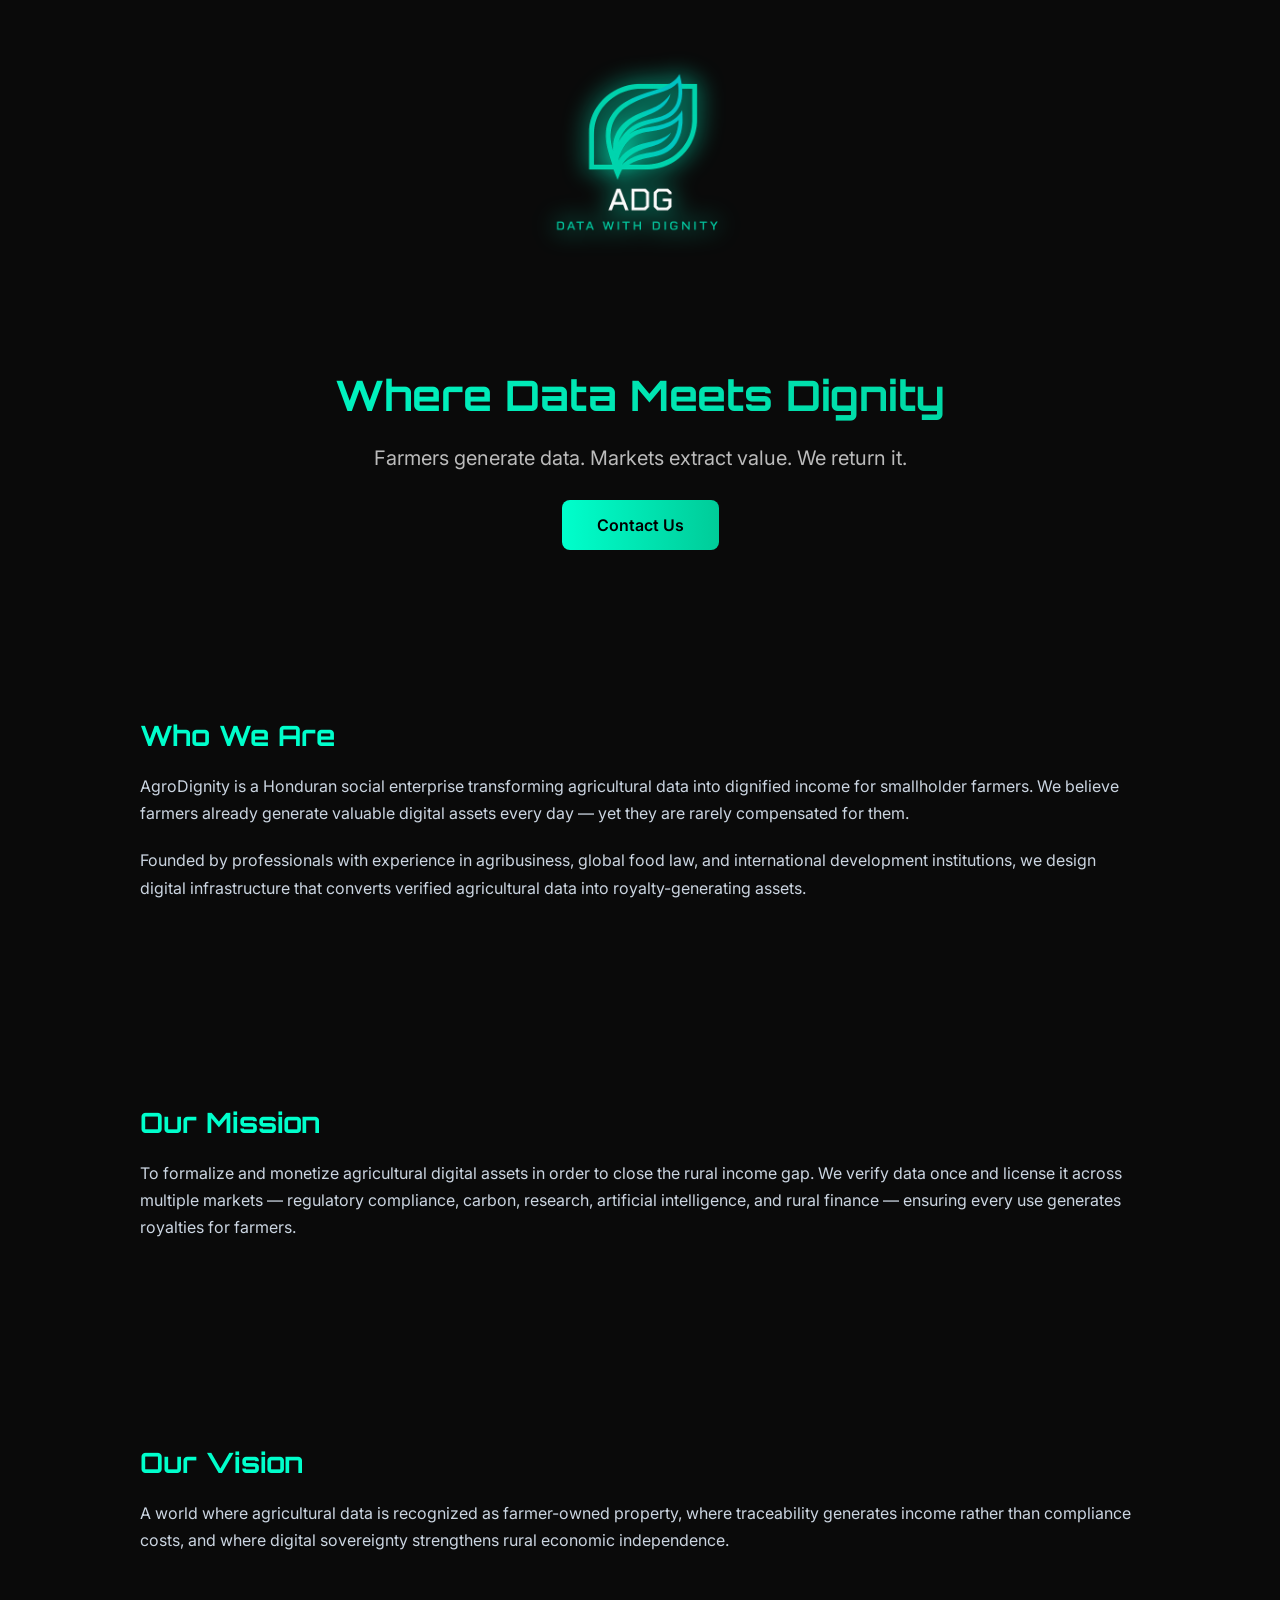
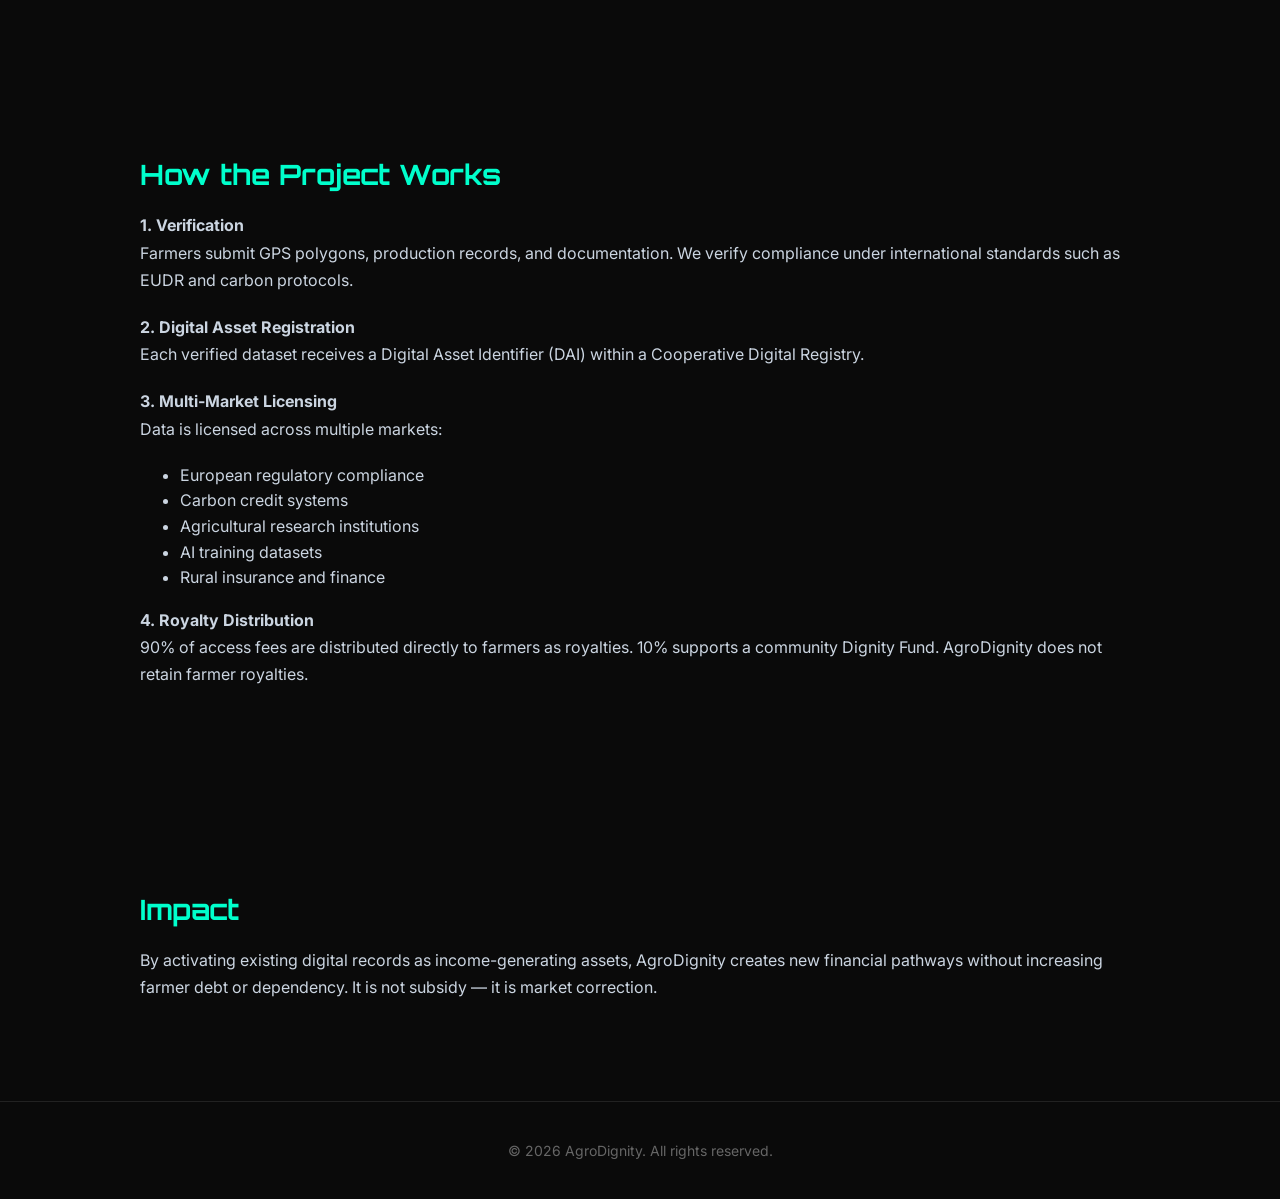
==== index.html @ 4b11441e "Update index.html" ====
<!DOCTYPE html>
<html lang="en">
<head>
<meta charset="UTF-8">
<meta name="viewport" content="width=device-width, initial-scale=1.0">
<title>AgroDignity | Where Data Meets Dignity</title>

<link href="https://fonts.googleapis.com/css2?family=Orbitron:wght@400;600&family=Inter:wght@300;400;600&display=swap" rel="stylesheet">

<style>
body {
  margin: 0;
  background: #0a0a0a;
  color: white;
  font-family: 'Inter', sans-serif;
}

header {
  text-align: center;
  padding: 40px 20px 10px;
}

.logo {
  width: 360px;
  clip-path: inset(0 10px 0 0);
  filter: drop-shadow(0 0 12px #00ffcc);
}

.section {
  padding: 80px 20px;
  max-width: 1000px;
  margin: auto;
}

.hero {
  text-align: center;
  padding: 40px 20px 80px;
}

.hero h1 {
  font-family: 'Orbitron', sans-serif;
  font-size: 42px;
  margin-bottom: 20px;
  background: linear-gradient(90deg, #00ffcc, #00cc99);
  -webkit-background-clip: text;
  -webkit-text-fill-color: transparent;
}

.hero p {
  font-size: 20px;
  color: #bbb;
  margin-bottom: 40px;
}

h2 {
  font-family: 'Orbitron', sans-serif;
  font-size: 28px;
  margin-bottom: 20px;
  color: #00ffcc;
}

p {
  line-height: 1.7;
  color: #cbd5e1;
  margin-bottom: 20px;
}

ul {
  color: #cbd5e1;
  line-height: 1.6;
}

.button {
  background: linear-gradient(90deg, #00ffcc, #00cc99);
  color: black;
  padding: 15px 35px;
  border-radius: 8px;
  text-decoration: none;
  font-weight: 600;
  transition: 0.3s ease;
}

.button:hover {
  opacity: 0.85;
}

footer {
  text-align: center;
  padding: 40px;
  color: #666;
  font-size: 14px;
  border-top: 1px solid #222;
}
</style>
</head>

<body>

<header>
  <img src="logo.png" alt="AgroDignity Logo" class="logo">
</header>

<section class="hero">
  <h1>Where Data Meets Dignity</h1>
  <p>
    Farmers generate data. Markets extract value. We return it.
  </p>

  <a href="mailto:contact@agrodignity.com" class="button">
    Contact Us
  </a>
</section>

<section class="section">
  <h2>Who We Are</h2>
  <p>
    AgroDignity is a Honduran social enterprise transforming agricultural data into dignified income for smallholder farmers.
    We believe farmers already generate valuable digital assets every day — yet they are rarely compensated for them.
  </p>
  <p>
    Founded by professionals with experience in agribusiness, global food law, and international development institutions,
    we design digital infrastructure that converts verified agricultural data into royalty-generating assets.
  </p>
</section>

<section class="section">
  <h2>Our Mission</h2>
  <p>
    To formalize and monetize agricultural digital assets in order to close the rural income gap.
    We verify data once and license it across multiple markets — regulatory compliance, carbon, research,
    artificial intelligence, and rural finance — ensuring every use generates royalties for farmers.
  </p>
</section>

<section class="section">
  <h2>Our Vision</h2>
  <p>
    A world where agricultural data is recognized as farmer-owned property,
    where traceability generates income rather than compliance costs,
    and where digital sovereignty strengthens rural economic independence.
  </p>
</section>

<section class="section">
  <h2>How the Project Works</h2>
  <p><strong>1. Verification</strong><br>
  Farmers submit GPS polygons, production records, and documentation.
  We verify compliance under international standards such as EUDR and carbon protocols.</p>

  <p><strong>2. Digital Asset Registration</strong><br>
  Each verified dataset receives a Digital Asset Identifier (DAI) within a Cooperative Digital Registry.</p>

  <p><strong>3. Multi-Market Licensing</strong><br>
  Data is licensed across multiple markets:
  </p>
  <ul>
    <li>European regulatory compliance</li>
    <li>Carbon credit systems</li>
    <li>Agricultural research institutions</li>
    <li>AI training datasets</li>
    <li>Rural insurance and finance</li>
  </ul>

  <p><strong>4. Royalty Distribution</strong><br>
  90% of access fees are distributed directly to farmers as royalties.
  10% supports a community Dignity Fund.
  AgroDignity does not retain farmer royalties.</p>
</section>

<section class="section">
  <h2>Impact</h2>
  <p>
    By activating existing digital records as income-generating assets,
    AgroDignity creates new financial pathways without increasing farmer debt or dependency.
    It is not subsidy — it is market correction.
  </p>
</section>

<footer>
  © 2026 AgroDignity. All rights reserved.
</footer>

</body>
</html>
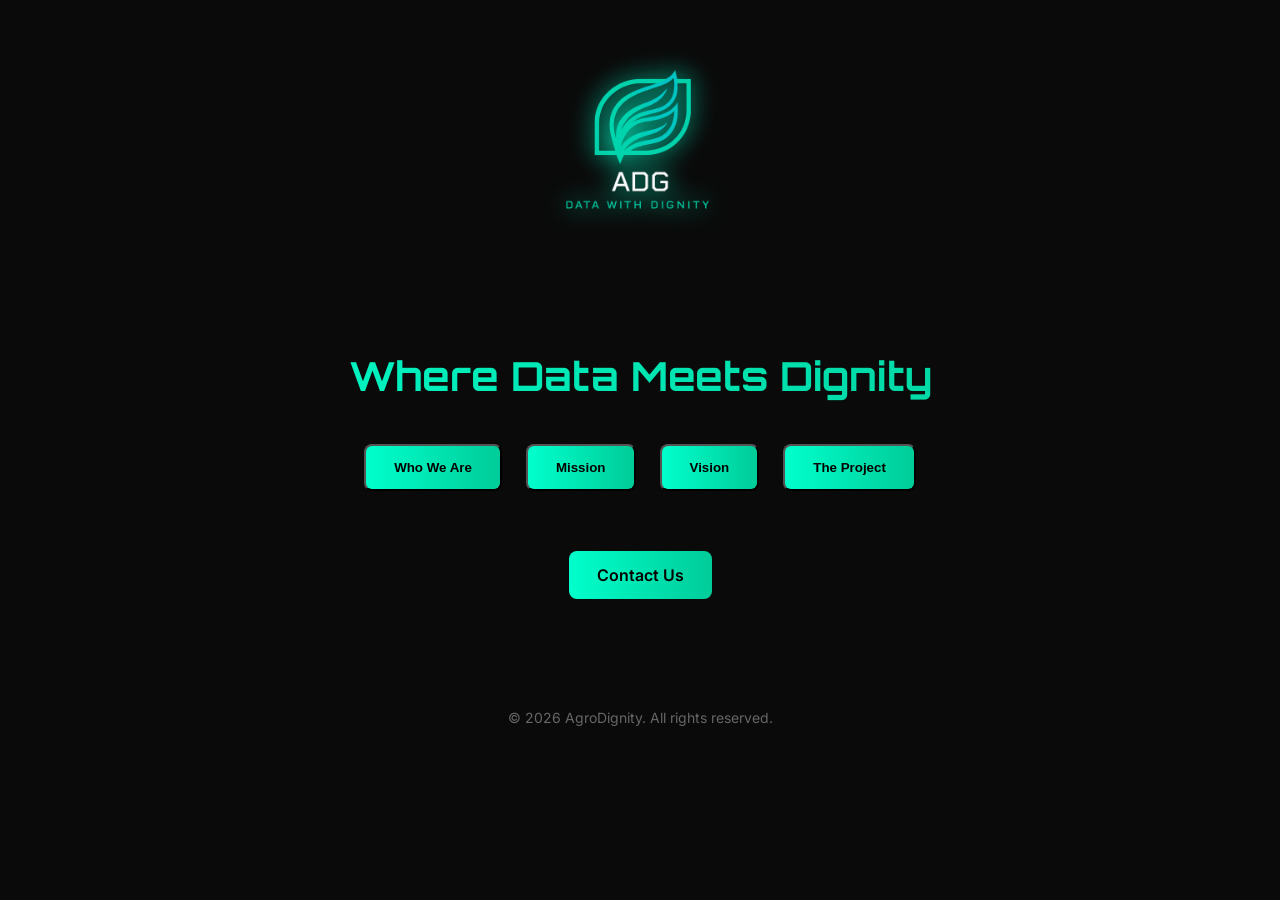
==== commit 25c7ec98: "Update index.html" ====
--- a/index.html
+++ b/index.html
@@ -13,83 +13,96 @@
   background: #0a0a0a;
   color: white;
   font-family: 'Inter', sans-serif;
+  text-align: center;
 }
 
 header {
-  text-align: center;
-  padding: 40px 20px 10px;
+  padding: 40px 20px 20px;
 }
 
 .logo {
-  width: 360px;
+  width: 320px;
   clip-path: inset(0 10px 0 0);
   filter: drop-shadow(0 0 12px #00ffcc);
 }
 
-.section {
-  padding: 80px 20px;
-  max-width: 1000px;
-  margin: auto;
-}
-
 .hero {
-  text-align: center;
-  padding: 40px 20px 80px;
+  padding: 40px 20px 60px;
 }
 
 .hero h1 {
   font-family: 'Orbitron', sans-serif;
-  font-size: 42px;
-  margin-bottom: 20px;
+  font-size: 40px;
   background: linear-gradient(90deg, #00ffcc, #00cc99);
   -webkit-background-clip: text;
   -webkit-text-fill-color: transparent;
 }
 
-.hero p {
-  font-size: 20px;
-  color: #bbb;
-  margin-bottom: 40px;
-}
-
-h2 {
-  font-family: 'Orbitron', sans-serif;
-  font-size: 28px;
-  margin-bottom: 20px;
-  color: #00ffcc;
-}
-
-p {
-  line-height: 1.7;
-  color: #cbd5e1;
-  margin-bottom: 20px;
-}
-
-ul {
-  color: #cbd5e1;
-  line-height: 1.6;
-}
-
 .button {
+  display: inline-block;
+  margin: 10px;
+  padding: 14px 28px;
   background: linear-gradient(90deg, #00ffcc, #00cc99);
   color: black;
-  padding: 15px 35px;
+  text-decoration: none;
   border-radius: 8px;
-  text-decoration: none;
   font-weight: 600;
-  transition: 0.3s ease;
+  cursor: pointer;
+  transition: 0.3s;
 }
 
 .button:hover {
   opacity: 0.85;
 }
 
+/* MODAL STYLE */
+
+.modal {
+  display: none;
+  position: fixed;
+  z-index: 999;
+  left: 0;
+  top: 0;
+  width: 100%;
+  height: 100%;
+  background: rgba(0,0,0,0.8);
+  justify-content: center;
+  align-items: center;
+}
+
+.modal-content {
+  background: #111;
+  padding: 40px;
+  border-radius: 12px;
+  max-width: 800px;
+  width: 90%;
+  text-align: left;
+  border: 1px solid #00ffcc30;
+  box-shadow: 0 0 25px #00ffcc20;
+  max-height: 80vh;
+  overflow-y: auto;
+}
+
+.modal-content h2 {
+  color: #00ffcc;
+  margin-top: 0;
+}
+
+.close {
+  float: right;
+  font-size: 22px;
+  cursor: pointer;
+  color: #888;
+}
+
+.close:hover {
+  color: white;
+}
+
 footer {
-  text-align: center;
   padding: 40px;
   color: #666;
   font-size: 14px;
-  border-top: 1px solid #222;
 }
 </style>
 </head>
@@ -97,88 +110,98 @@
 <body>
 
 <header>
-  <img src="logo.png" alt="AgroDignity Logo" class="logo">
+  <img src="logo.png" class="logo">
 </header>
 
 <section class="hero">
   <h1>Where Data Meets Dignity</h1>
-  <p>
-    Farmers generate data. Markets extract value. We return it.
-  </p>
-
-  <a href="mailto:contact@agrodignity.com" class="button">
-    Contact Us
-  </a>
+
+  <div>
+    <button class="button" onclick="openModal('who')">Who We Are</button>
+    <button class="button" onclick="openModal('mission')">Mission</button>
+    <button class="button" onclick="openModal('vision')">Vision</button>
+    <button class="button" onclick="openModal('project')">The Project</button>
+  </div>
+
+  <br><br>
+
+  <a href="mailto:contact@agrodignity.com" class="button">Contact Us</a>
 </section>
 
-<section class="section">
-  <h2>Who We Are</h2>
-  <p>
-    AgroDignity is a Honduran social enterprise transforming agricultural data into dignified income for smallholder farmers.
-    We believe farmers already generate valuable digital assets every day — yet they are rarely compensated for them.
-  </p>
-  <p>
-    Founded by professionals with experience in agribusiness, global food law, and international development institutions,
-    we design digital infrastructure that converts verified agricultural data into royalty-generating assets.
-  </p>
-</section>
-
-<section class="section">
-  <h2>Our Mission</h2>
-  <p>
-    To formalize and monetize agricultural digital assets in order to close the rural income gap.
-    We verify data once and license it across multiple markets — regulatory compliance, carbon, research,
-    artificial intelligence, and rural finance — ensuring every use generates royalties for farmers.
-  </p>
-</section>
-
-<section class="section">
-  <h2>Our Vision</h2>
-  <p>
-    A world where agricultural data is recognized as farmer-owned property,
-    where traceability generates income rather than compliance costs,
-    and where digital sovereignty strengthens rural economic independence.
-  </p>
-</section>
-
-<section class="section">
-  <h2>How the Project Works</h2>
-  <p><strong>1. Verification</strong><br>
-  Farmers submit GPS polygons, production records, and documentation.
-  We verify compliance under international standards such as EUDR and carbon protocols.</p>
-
-  <p><strong>2. Digital Asset Registration</strong><br>
-  Each verified dataset receives a Digital Asset Identifier (DAI) within a Cooperative Digital Registry.</p>
-
-  <p><strong>3. Multi-Market Licensing</strong><br>
-  Data is licensed across multiple markets:
-  </p>
-  <ul>
-    <li>European regulatory compliance</li>
-    <li>Carbon credit systems</li>
-    <li>Agricultural research institutions</li>
-    <li>AI training datasets</li>
-    <li>Rural insurance and finance</li>
-  </ul>
-
-  <p><strong>4. Royalty Distribution</strong><br>
-  90% of access fees are distributed directly to farmers as royalties.
-  10% supports a community Dignity Fund.
-  AgroDignity does not retain farmer royalties.</p>
-</section>
-
-<section class="section">
-  <h2>Impact</h2>
-  <p>
-    By activating existing digital records as income-generating assets,
-    AgroDignity creates new financial pathways without increasing farmer debt or dependency.
-    It is not subsidy — it is market correction.
-  </p>
-</section>
+<!-- MODALS -->
+
+<div id="who" class="modal">
+  <div class="modal-content">
+    <span class="close" onclick="closeModal('who')">&times;</span>
+    <h2>Who We Are</h2>
+    <p>
+      AgroDignity is a Honduran social enterprise transforming agricultural data
+      into dignified income for smallholder farmers.
+      We believe farmers already generate valuable digital assets every day —
+      yet they are rarely compensated for them.
+    </p>
+  </div>
+</div>
+
+<div id="mission" class="modal">
+  <div class="modal-content">
+    <span class="close" onclick="closeModal('mission')">&times;</span>
+    <h2>Our Mission</h2>
+    <p>
+      To formalize and monetize agricultural digital assets to close the rural income gap.
+      We verify data once and license it across multiple markets,
+      ensuring each use generates royalties for farmers.
+    </p>
+  </div>
+</div>
+
+<div id="vision" class="modal">
+  <div class="modal-content">
+    <span class="close" onclick="closeModal('vision')">&times;</span>
+    <h2>Our Vision</h2>
+    <p>
+      A world where agricultural data is recognized as farmer-owned property,
+      where traceability generates income,
+      and where digital sovereignty strengthens rural independence.
+    </p>
+  </div>
+</div>
+
+<div id="project" class="modal">
+  <div class="modal-content">
+    <span class="close" onclick="closeModal('project')">&times;</span>
+    <h2>The Project</h2>
+    <p>
+      We verify agricultural data under international standards,
+      register it as a Digital Asset Identifier (DAI),
+      license it across regulatory, carbon, AI, and finance markets,
+      and distribute 90% of royalties directly to farmers.
+    </p>
+  </div>
+</div>
 
 <footer>
   © 2026 AgroDignity. All rights reserved.
 </footer>
 
+<script>
+function openModal(id) {
+  document.getElementById(id).style.display = "flex";
+}
+
+function closeModal(id) {
+  document.getElementById(id).style.display = "none";
+}
+
+window.onclick = function(event) {
+  const modals = document.querySelectorAll(".modal");
+  modals.forEach(modal => {
+    if (event.target === modal) {
+      modal.style.display = "none";
+    }
+  });
+}
+</script>
+
 </body>
 </html>
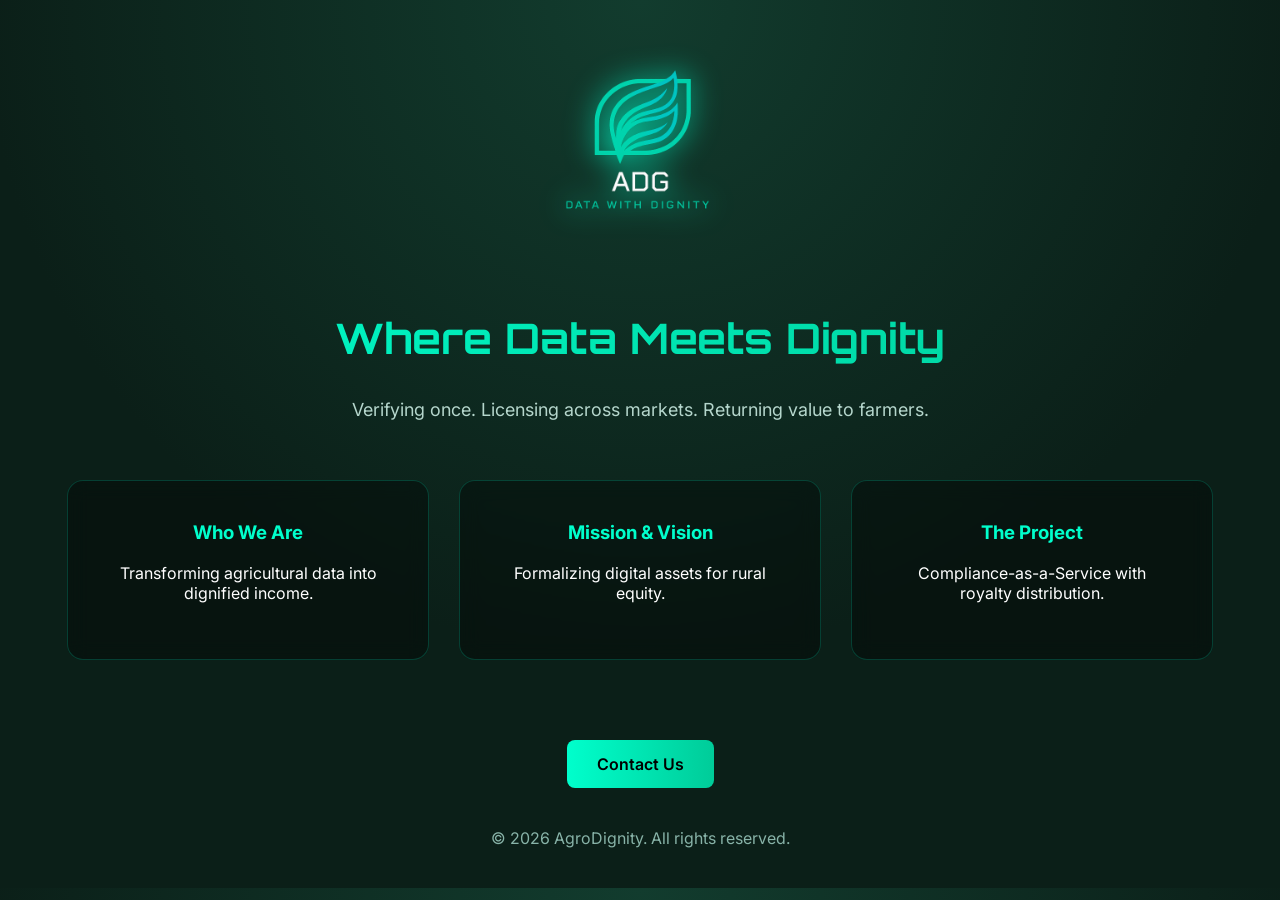
==== commit 5e2f050c: "Update index.html" ====
--- a/index.html
+++ b/index.html
@@ -8,13 +8,16 @@
 <link href="https://fonts.googleapis.com/css2?family=Orbitron:wght@400;600&family=Inter:wght@300;400;600&display=swap" rel="stylesheet">
 
 <style>
+
 body {
   margin: 0;
-  background: #0a0a0a;
+  font-family: 'Inter', sans-serif;
+  background: radial-gradient(circle at top, #123c2e, #0b1f18 60%);
   color: white;
-  font-family: 'Inter', sans-serif;
   text-align: center;
 }
+
+/* HEADER */
 
 header {
   padding: 40px 20px 20px;
@@ -23,31 +26,67 @@
 .logo {
   width: 320px;
   clip-path: inset(0 10px 0 0);
-  filter: drop-shadow(0 0 12px #00ffcc);
-}
-
-.hero {
-  padding: 40px 20px 60px;
-}
+  filter: drop-shadow(0 0 14px #00ffcc);
+}
+
+/* HERO */
 
 .hero h1 {
   font-family: 'Orbitron', sans-serif;
-  font-size: 40px;
+  font-size: 42px;
   background: linear-gradient(90deg, #00ffcc, #00cc99);
   -webkit-background-clip: text;
   -webkit-text-fill-color: transparent;
 }
 
+.hero p {
+  color: #b5d6cc;
+  font-size: 18px;
+}
+
+/* CARDS */
+
+.cards {
+  display: flex;
+  justify-content: center;
+  gap: 30px;
+  flex-wrap: wrap;
+  margin: 60px 20px;
+}
+
+.card {
+  background: rgba(0,0,0,0.35);
+  border: 1px solid #00ffcc30;
+  border-radius: 16px;
+  padding: 40px;
+  width: 280px;
+  cursor: pointer;
+  transition: 0.3s;
+  backdrop-filter: blur(10px);
+}
+
+.card:hover {
+  border-color: #00ffcc;
+  transform: translateY(-8px);
+  box-shadow: 0 0 25px #00ffcc30;
+}
+
+.card h3 {
+  margin-top: 0;
+  color: #00ffcc;
+}
+
+/* BUTTON */
+
 .button {
   display: inline-block;
-  margin: 10px;
-  padding: 14px 28px;
+  margin-top: 20px;
+  padding: 14px 30px;
   background: linear-gradient(90deg, #00ffcc, #00cc99);
   color: black;
+  border-radius: 8px;
   text-decoration: none;
-  border-radius: 8px;
   font-weight: 600;
-  cursor: pointer;
   transition: 0.3s;
 }
 
@@ -55,7 +94,7 @@
   opacity: 0.85;
 }
 
-/* MODAL STYLE */
+/* MODAL */
 
 .modal {
   display: none;
@@ -65,34 +104,32 @@
   top: 0;
   width: 100%;
   height: 100%;
-  background: rgba(0,0,0,0.8);
+  background: rgba(0,0,0,0.75);
   justify-content: center;
   align-items: center;
 }
 
 .modal-content {
-  background: #111;
+  background: #112a22;
   padding: 40px;
-  border-radius: 12px;
-  max-width: 800px;
+  border-radius: 16px;
+  max-width: 750px;
   width: 90%;
   text-align: left;
-  border: 1px solid #00ffcc30;
-  box-shadow: 0 0 25px #00ffcc20;
+  border: 1px solid #00ffcc40;
   max-height: 80vh;
   overflow-y: auto;
 }
 
 .modal-content h2 {
   color: #00ffcc;
-  margin-top: 0;
 }
 
 .close {
   float: right;
   font-size: 22px;
   cursor: pointer;
-  color: #888;
+  color: #bbb;
 }
 
 .close:hover {
@@ -101,9 +138,9 @@
 
 footer {
   padding: 40px;
-  color: #666;
-  font-size: 14px;
-}
+  color: #88b3a8;
+}
+
 </style>
 </head>
 
@@ -115,18 +152,27 @@
 
 <section class="hero">
   <h1>Where Data Meets Dignity</h1>
-
-  <div>
-    <button class="button" onclick="openModal('who')">Who We Are</button>
-    <button class="button" onclick="openModal('mission')">Mission</button>
-    <button class="button" onclick="openModal('vision')">Vision</button>
-    <button class="button" onclick="openModal('project')">The Project</button>
-  </div>
-
-  <br><br>
-
-  <a href="mailto:contact@agrodignity.com" class="button">Contact Us</a>
+  <p>Verifying once. Licensing across markets. Returning value to farmers.</p>
 </section>
+
+<section class="cards">
+  <div class="card" onclick="openModal('who')">
+    <h3>Who We Are</h3>
+    <p>Transforming agricultural data into dignified income.</p>
+  </div>
+
+  <div class="card" onclick="openModal('mission')">
+    <h3>Mission & Vision</h3>
+    <p>Formalizing digital assets for rural equity.</p>
+  </div>
+
+  <div class="card" onclick="openModal('project')">
+    <h3>The Project</h3>
+    <p>Compliance-as-a-Service with royalty distribution.</p>
+  </div>
+</section>
+
+<a href="mailto:contact@agrodignity.com" class="button">Contact Us</a>
 
 <!-- MODALS -->
 
@@ -134,36 +180,15 @@
   <div class="modal-content">
     <span class="close" onclick="closeModal('who')">&times;</span>
     <h2>Who We Are</h2>
-    <p>
-      AgroDignity is a Honduran social enterprise transforming agricultural data
-      into dignified income for smallholder farmers.
-      We believe farmers already generate valuable digital assets every day —
-      yet they are rarely compensated for them.
-    </p>
+    <p>AgroDignity is a Honduran social enterprise transforming agricultural data into royalty-generating digital assets for smallholder farmers.</p>
   </div>
 </div>
 
 <div id="mission" class="modal">
   <div class="modal-content">
     <span class="close" onclick="closeModal('mission')">&times;</span>
-    <h2>Our Mission</h2>
-    <p>
-      To formalize and monetize agricultural digital assets to close the rural income gap.
-      We verify data once and license it across multiple markets,
-      ensuring each use generates royalties for farmers.
-    </p>
-  </div>
-</div>
-
-<div id="vision" class="modal">
-  <div class="modal-content">
-    <span class="close" onclick="closeModal('vision')">&times;</span>
-    <h2>Our Vision</h2>
-    <p>
-      A world where agricultural data is recognized as farmer-owned property,
-      where traceability generates income,
-      and where digital sovereignty strengthens rural independence.
-    </p>
+    <h2>Mission & Vision</h2>
+    <p>We formalize agricultural digital assets to close the rural income gap and strengthen digital sovereignty in global markets.</p>
   </div>
 </div>
 
@@ -171,28 +196,21 @@
   <div class="modal-content">
     <span class="close" onclick="closeModal('project')">&times;</span>
     <h2>The Project</h2>
-    <p>
-      We verify agricultural data under international standards,
-      register it as a Digital Asset Identifier (DAI),
-      license it across regulatory, carbon, AI, and finance markets,
-      and distribute 90% of royalties directly to farmers.
-    </p>
+    <p>We verify data under international standards, register Digital Asset Identifiers, license them across multiple markets, and distribute 90% of royalties directly to farmers.</p>
   </div>
 </div>
 
 <footer>
-  © 2026 AgroDignity. All rights reserved.
+© 2026 AgroDignity. All rights reserved.
 </footer>
 
 <script>
 function openModal(id) {
   document.getElementById(id).style.display = "flex";
 }
-
 function closeModal(id) {
   document.getElementById(id).style.display = "none";
 }
-
 window.onclick = function(event) {
   const modals = document.querySelectorAll(".modal");
   modals.forEach(modal => {
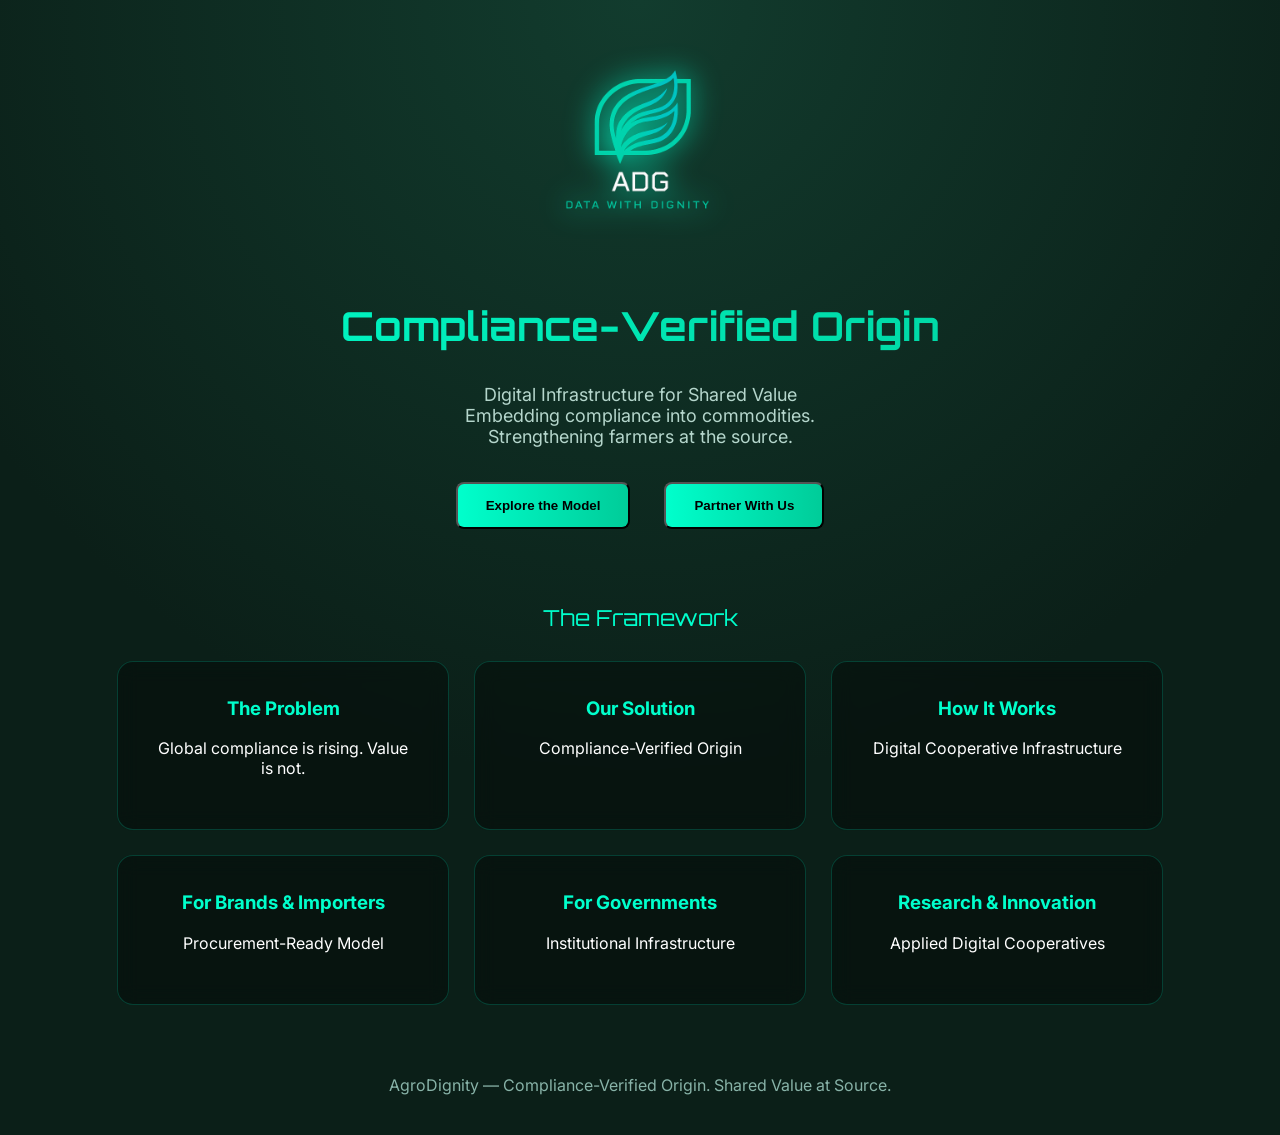
==== commit 24739548: "Update index.html" ====
--- a/index.html
+++ b/index.html
@@ -3,12 +3,11 @@
 <head>
 <meta charset="UTF-8">
 <meta name="viewport" content="width=device-width, initial-scale=1.0">
-<title>AgroDignity | Where Data Meets Dignity</title>
+<title>AgroDignity | Compliance-Verified Origin</title>
 
 <link href="https://fonts.googleapis.com/css2?family=Orbitron:wght@400;600&family=Inter:wght@300;400;600&display=swap" rel="stylesheet">
 
 <style>
-
 body {
   margin: 0;
   font-family: 'Inter', sans-serif;
@@ -17,10 +16,8 @@
   text-align: center;
 }
 
-/* HEADER */
-
 header {
-  padding: 40px 20px 20px;
+  padding: 40px 20px 10px;
 }
 
 .logo {
@@ -29,37 +26,41 @@
   filter: drop-shadow(0 0 14px #00ffcc);
 }
 
-/* HERO */
-
 .hero h1 {
   font-family: 'Orbitron', sans-serif;
-  font-size: 42px;
+  font-size: 40px;
   background: linear-gradient(90deg, #00ffcc, #00cc99);
   -webkit-background-clip: text;
   -webkit-text-fill-color: transparent;
 }
 
-.hero p {
+.subtitle {
   color: #b5d6cc;
   font-size: 18px;
-}
-
-/* CARDS */
+  margin-bottom: 20px;
+}
+
+.section-title {
+  margin-top: 60px;
+  font-size: 22px;
+  color: #00ffcc;
+  font-family: 'Orbitron', sans-serif;
+}
 
 .cards {
   display: flex;
   justify-content: center;
-  gap: 30px;
+  gap: 25px;
   flex-wrap: wrap;
-  margin: 60px 20px;
+  margin: 30px 20px;
 }
 
 .card {
   background: rgba(0,0,0,0.35);
   border: 1px solid #00ffcc30;
   border-radius: 16px;
-  padding: 40px;
-  width: 280px;
+  padding: 35px;
+  width: 260px;
   cursor: pointer;
   transition: 0.3s;
   backdrop-filter: blur(10px);
@@ -76,25 +77,16 @@
   color: #00ffcc;
 }
 
-/* BUTTON */
-
 .button {
   display: inline-block;
-  margin-top: 20px;
-  padding: 14px 30px;
+  margin: 15px;
+  padding: 14px 28px;
   background: linear-gradient(90deg, #00ffcc, #00cc99);
   color: black;
+  text-decoration: none;
   border-radius: 8px;
-  text-decoration: none;
   font-weight: 600;
-  transition: 0.3s;
-}
-
-.button:hover {
-  opacity: 0.85;
-}
-
-/* MODAL */
+}
 
 .modal {
   display: none;
@@ -113,7 +105,7 @@
   background: #112a22;
   padding: 40px;
   border-radius: 16px;
-  max-width: 750px;
+  max-width: 850px;
   width: 90%;
   text-align: left;
   border: 1px solid #00ffcc40;
@@ -132,15 +124,10 @@
   color: #bbb;
 }
 
-.close:hover {
-  color: white;
-}
-
 footer {
   padding: 40px;
   color: #88b3a8;
 }
-
 </style>
 </head>
 
@@ -151,57 +138,129 @@
 </header>
 
 <section class="hero">
-  <h1>Where Data Meets Dignity</h1>
-  <p>Verifying once. Licensing across markets. Returning value to farmers.</p>
+  <h1>Compliance-Verified Origin</h1>
+  <div class="subtitle">
+    Digital Infrastructure for Shared Value<br>
+    Embedding compliance into commodities.<br>
+    Strengthening farmers at the source.
+  </div>
+
+  <button class="button" onclick="openModal('model')">Explore the Model</button>
+  <button class="button" onclick="openModal('partner')">Partner With Us</button>
 </section>
 
+<div class="section-title">The Framework</div>
+
 <section class="cards">
-  <div class="card" onclick="openModal('who')">
-    <h3>Who We Are</h3>
-    <p>Transforming agricultural data into dignified income.</p>
-  </div>
-
-  <div class="card" onclick="openModal('mission')">
-    <h3>Mission & Vision</h3>
-    <p>Formalizing digital assets for rural equity.</p>
-  </div>
-
-  <div class="card" onclick="openModal('project')">
-    <h3>The Project</h3>
-    <p>Compliance-as-a-Service with royalty distribution.</p>
+  <div class="card" onclick="openModal('problem')">
+    <h3>The Problem</h3>
+    <p>Global compliance is rising. Value is not.</p>
+  </div>
+
+  <div class="card" onclick="openModal('solution')">
+    <h3>Our Solution</h3>
+    <p>Compliance-Verified Origin</p>
+  </div>
+
+  <div class="card" onclick="openModal('how')">
+    <h3>How It Works</h3>
+    <p>Digital Cooperative Infrastructure</p>
+  </div>
+
+  <div class="card" onclick="openModal('buyers')">
+    <h3>For Brands & Importers</h3>
+    <p>Procurement-Ready Model</p>
+  </div>
+
+  <div class="card" onclick="openModal('governments')">
+    <h3>For Governments</h3>
+    <p>Institutional Infrastructure</p>
+  </div>
+
+  <div class="card" onclick="openModal('research')">
+    <h3>Research & Innovation</h3>
+    <p>Applied Digital Cooperatives</p>
   </div>
 </section>
 
-<a href="mailto:contact@agrodignity.com" class="button">Contact Us</a>
-
 <!-- MODALS -->
 
-<div id="who" class="modal">
-  <div class="modal-content">
-    <span class="close" onclick="closeModal('who')">&times;</span>
-    <h2>Who We Are</h2>
-    <p>AgroDignity is a Honduran social enterprise transforming agricultural data into royalty-generating digital assets for smallholder farmers.</p>
-  </div>
-</div>
-
-<div id="mission" class="modal">
-  <div class="modal-content">
-    <span class="close" onclick="closeModal('mission')">&times;</span>
-    <h2>Mission & Vision</h2>
-    <p>We formalize agricultural digital assets to close the rural income gap and strengthen digital sovereignty in global markets.</p>
-  </div>
-</div>
-
-<div id="project" class="modal">
-  <div class="modal-content">
-    <span class="close" onclick="closeModal('project')">&times;</span>
-    <h2>The Project</h2>
-    <p>We verify data under international standards, register Digital Asset Identifiers, license them across multiple markets, and distribute 90% of royalties directly to farmers.</p>
-  </div>
+<div id="problem" class="modal">
+<div class="modal-content">
+<span class="close" onclick="closeModal('problem')">&times;</span>
+<h2>The Problem We Solve</h2>
+<p>Global compliance is rising. Value is not.</p>
+<p>Importers spend millions on traceability and due diligence infrastructure. Smallholder farmers — who generate the underlying data — receive none of that value.</p>
+<p>Compliance is now structural. The question is how it is designed.</p>
+</div>
+</div>
+
+<div id="solution" class="modal">
+<div class="modal-content">
+<span class="close" onclick="closeModal('solution')">&times;</span>
+<h2>Compliance-Verified Origin</h2>
+<p>We integrate regulatory verification directly into agricultural commodities.</p>
+<p>Compliance becomes a feature of the product — not a separate cost center.</p>
+</div>
+</div>
+
+<div id="how" class="modal">
+<div class="modal-content">
+<span class="close" onclick="closeModal('how')">&times;</span>
+<h2>How It Works</h2>
+<p><strong>1. Digital Cooperative Infrastructure</strong></p>
+<p>We structure and validate farm-level records aligned with EUDR and regulatory frameworks.</p>
+<p><strong>2. Embedded Premium Model</strong></p>
+<p>Compliance verification is incorporated into the per-kg price.</p>
+<p><strong>3. Shared Value at Source</strong></p>
+<p>A defined portion strengthens farmer income and cooperative capacity.</p>
+</div>
+</div>
+
+<div id="buyers" class="modal">
+<div class="modal-content">
+<span class="close" onclick="closeModal('buyers')">&times;</span>
+<h2>For Ethical Brands & Importers</h2>
+<p>Source audit-defensible origin. Reduce fragmented compliance workflows. Align traceability with farmer participation.</p>
+<p>This is not a certification scheme. It is supply chain architecture.</p>
+</div>
+</div>
+
+<div id="governments" class="modal">
+<div class="modal-content">
+<span class="close" onclick="closeModal('governments')">&times;</span>
+<h2>For Governments & Development Partners</h2>
+<p>Strengthening EUDR readiness. Modernizing cooperative governance. Building rural digital capacity.</p>
+</div>
+</div>
+
+<div id="research" class="modal">
+<div class="modal-content">
+<span class="close" onclick="closeModal('research')">&times;</span>
+<h2>Research & Innovation</h2>
+<p>We integrate academic research into cooperative data governance and compliance frameworks.</p>
+</div>
+</div>
+
+<div id="partner" class="modal">
+<div class="modal-content">
+<span class="close" onclick="closeModal('partner')">&times;</span>
+<h2>Partner With Us</h2>
+<p>We collaborate with ethical brands, cooperatives, governments, FAO, IFAD, and impact-aligned investors.</p>
+<a href="mailto:contact@agrodignity.com" class="button">Become a Partner</a>
+</div>
+</div>
+
+<div id="model" class="modal">
+<div class="modal-content">
+<span class="close" onclick="closeModal('model')">&times;</span>
+<h2>Explore the Model</h2>
+<p>Compliance-Verified Origin embeds verification directly into the commodity lot. One product. One contract. One price.</p>
+</div>
 </div>
 
 <footer>
-© 2026 AgroDignity. All rights reserved.
+AgroDignity — Compliance-Verified Origin. Shared Value at Source.
 </footer>
 
 <script>
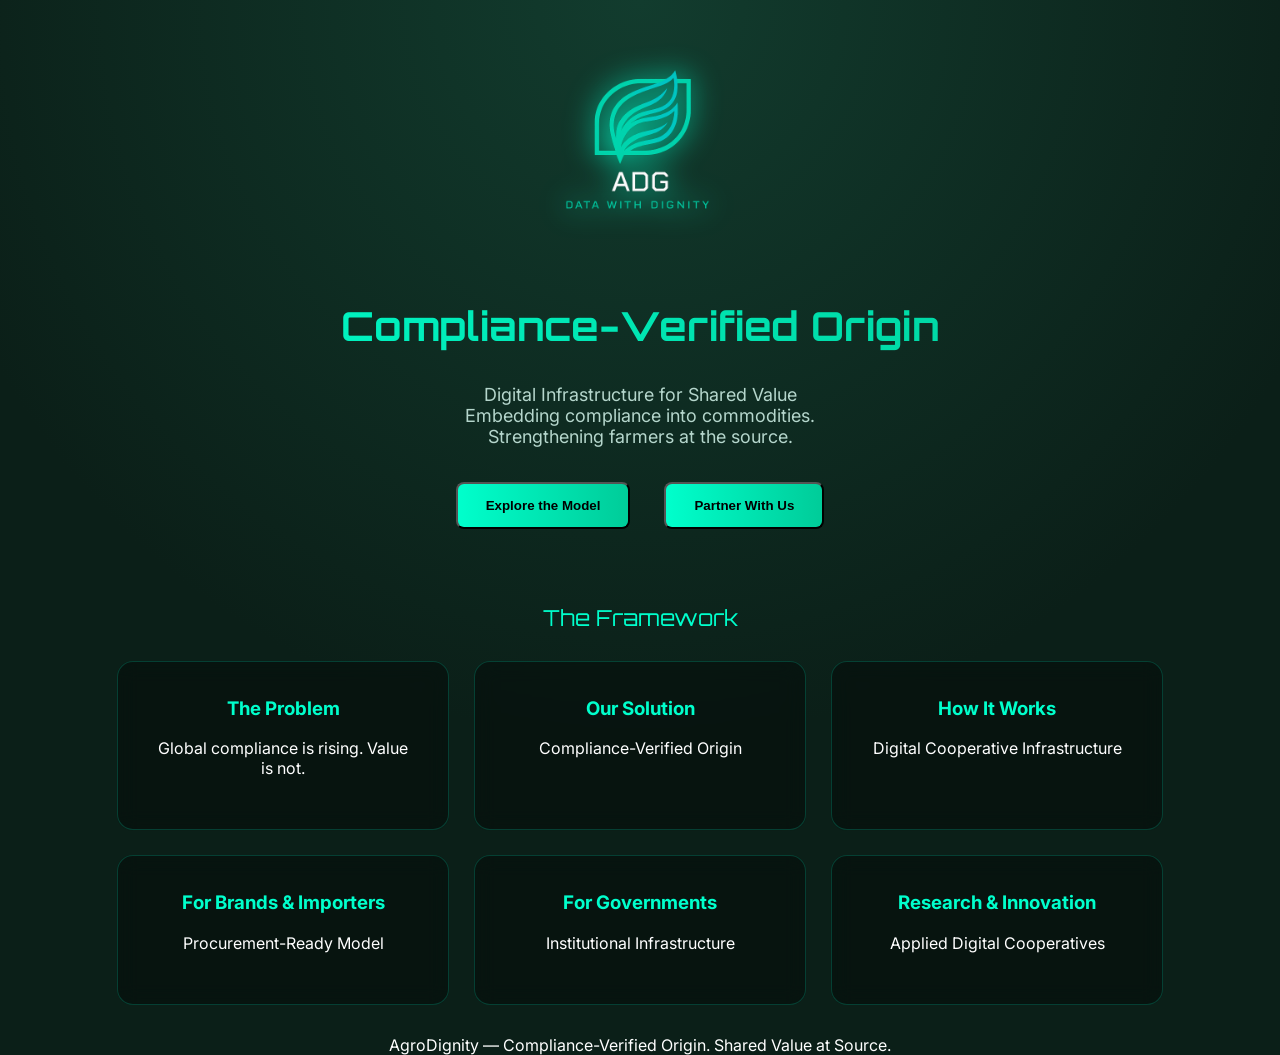
==== commit a6df18a3: "Update index.html" ====
--- a/index.html
+++ b/index.html
@@ -123,6 +123,18 @@
   cursor: pointer;
   color: #bbb;
 }
+  
+  <section style="margin-top:60px; margin-bottom:20px;">
+  <div style="font-size:18px; color:#b5d6cc;">
+    For inquiries, institutional dialogue, or partnership opportunities:
+  </div>
+  <div style="margin-top:10px;">
+    <a href="mailto:contact@agrodignity.com" 
+       style="color:#00ffcc; text-decoration:none; font-weight:600;">
+       contact@agrodignity.com
+    </a>
+  </div>
+</section>
 
 footer {
   padding: 40px;
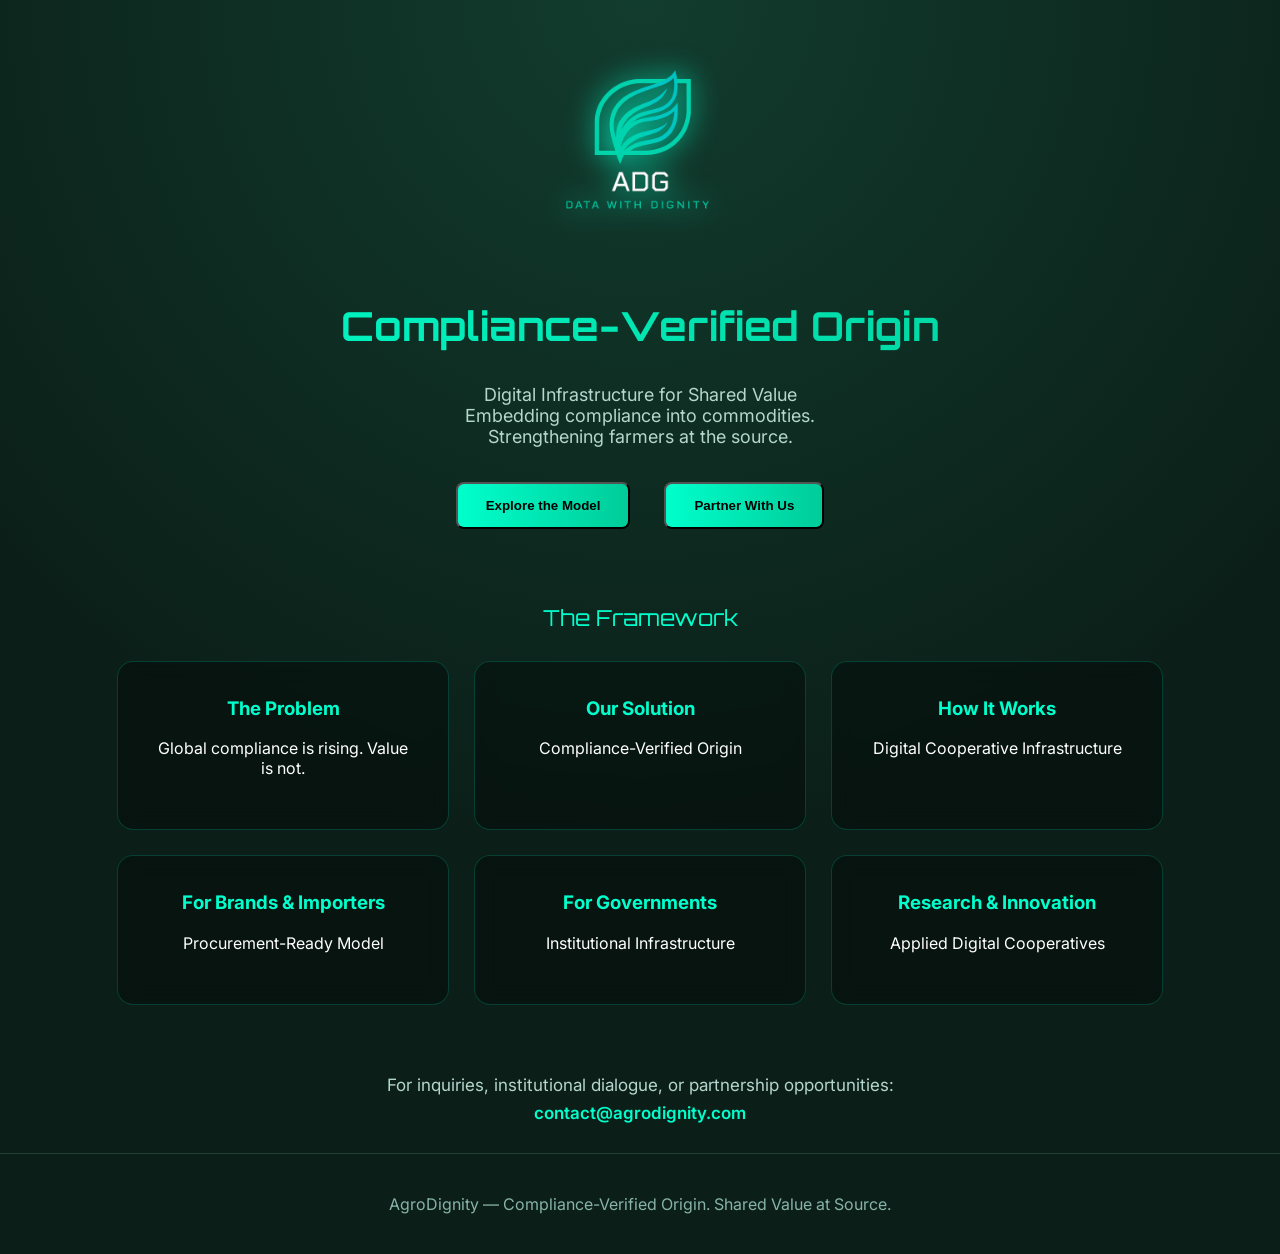
==== commit 5332179b: "Update index.html" ====
--- a/index.html
+++ b/index.html
@@ -16,6 +16,8 @@
   text-align: center;
 }
 
+/* HEADER */
+
 header {
   padding: 40px 20px 10px;
 }
@@ -25,6 +27,8 @@
   clip-path: inset(0 10px 0 0);
   filter: drop-shadow(0 0 14px #00ffcc);
 }
+
+/* HERO */
 
 .hero h1 {
   font-family: 'Orbitron', sans-serif;
@@ -40,12 +44,35 @@
   margin-bottom: 20px;
 }
 
+/* BUTTON */
+
+.button {
+  display: inline-block;
+  margin: 15px;
+  padding: 14px 28px;
+  background: linear-gradient(90deg, #00ffcc, #00cc99);
+  color: black;
+  text-decoration: none;
+  border-radius: 8px;
+  font-weight: 600;
+  cursor: pointer;
+  transition: 0.3s;
+}
+
+.button:hover {
+  opacity: 0.85;
+}
+
+/* SECTION TITLE */
+
 .section-title {
   margin-top: 60px;
   font-size: 22px;
   color: #00ffcc;
   font-family: 'Orbitron', sans-serif;
 }
+
+/* CARDS */
 
 .cards {
   display: flex;
@@ -77,16 +104,7 @@
   color: #00ffcc;
 }
 
-.button {
-  display: inline-block;
-  margin: 15px;
-  padding: 14px 28px;
-  background: linear-gradient(90deg, #00ffcc, #00cc99);
-  color: black;
-  text-decoration: none;
-  border-radius: 8px;
-  font-weight: 600;
-}
+/* MODAL */
 
 .modal {
   display: none;
@@ -123,22 +141,32 @@
   cursor: pointer;
   color: #bbb;
 }
-  
-  <section style="margin-top:60px; margin-bottom:20px;">
-  <div style="font-size:18px; color:#b5d6cc;">
-    For inquiries, institutional dialogue, or partnership opportunities:
-  </div>
-  <div style="margin-top:10px;">
-    <a href="mailto:contact@agrodignity.com" 
-       style="color:#00ffcc; text-decoration:none; font-weight:600;">
-       contact@agrodignity.com
-    </a>
-  </div>
-</section>
+
+.close:hover {
+  color: white;
+}
+
+/* CONTACT SECTION */
+
+.contact-line {
+  margin-top: 70px;
+  margin-bottom: 30px;
+  font-size: 17px;
+  color: #b5d6cc;
+}
+
+.contact-line a {
+  display: block;
+  margin-top: 8px;
+  color: #00ffcc;
+  text-decoration: none;
+  font-weight: 600;
+}
 
 footer {
   padding: 40px;
   color: #88b3a8;
+  border-top: 1px solid #1e3d34;
 }
 </style>
 </head>
@@ -194,6 +222,19 @@
     <p>Applied Digital Cooperatives</p>
   </div>
 </section>
+
+<!-- CONTACT LINE -->
+
+<section class="contact-line">
+  For inquiries, institutional dialogue, or partnership opportunities:
+  <a href="mailto:contact@agrodignity.com">
+    contact@agrodignity.com
+  </a>
+</section>
+
+<footer>
+AgroDignity — Compliance-Verified Origin. Shared Value at Source.
+</footer>
 
 <!-- MODALS -->
 
@@ -271,10 +312,6 @@
 </div>
 </div>
 
-<footer>
-AgroDignity — Compliance-Verified Origin. Shared Value at Source.
-</footer>
-
 <script>
 function openModal(id) {
   document.getElementById(id).style.display = "flex";
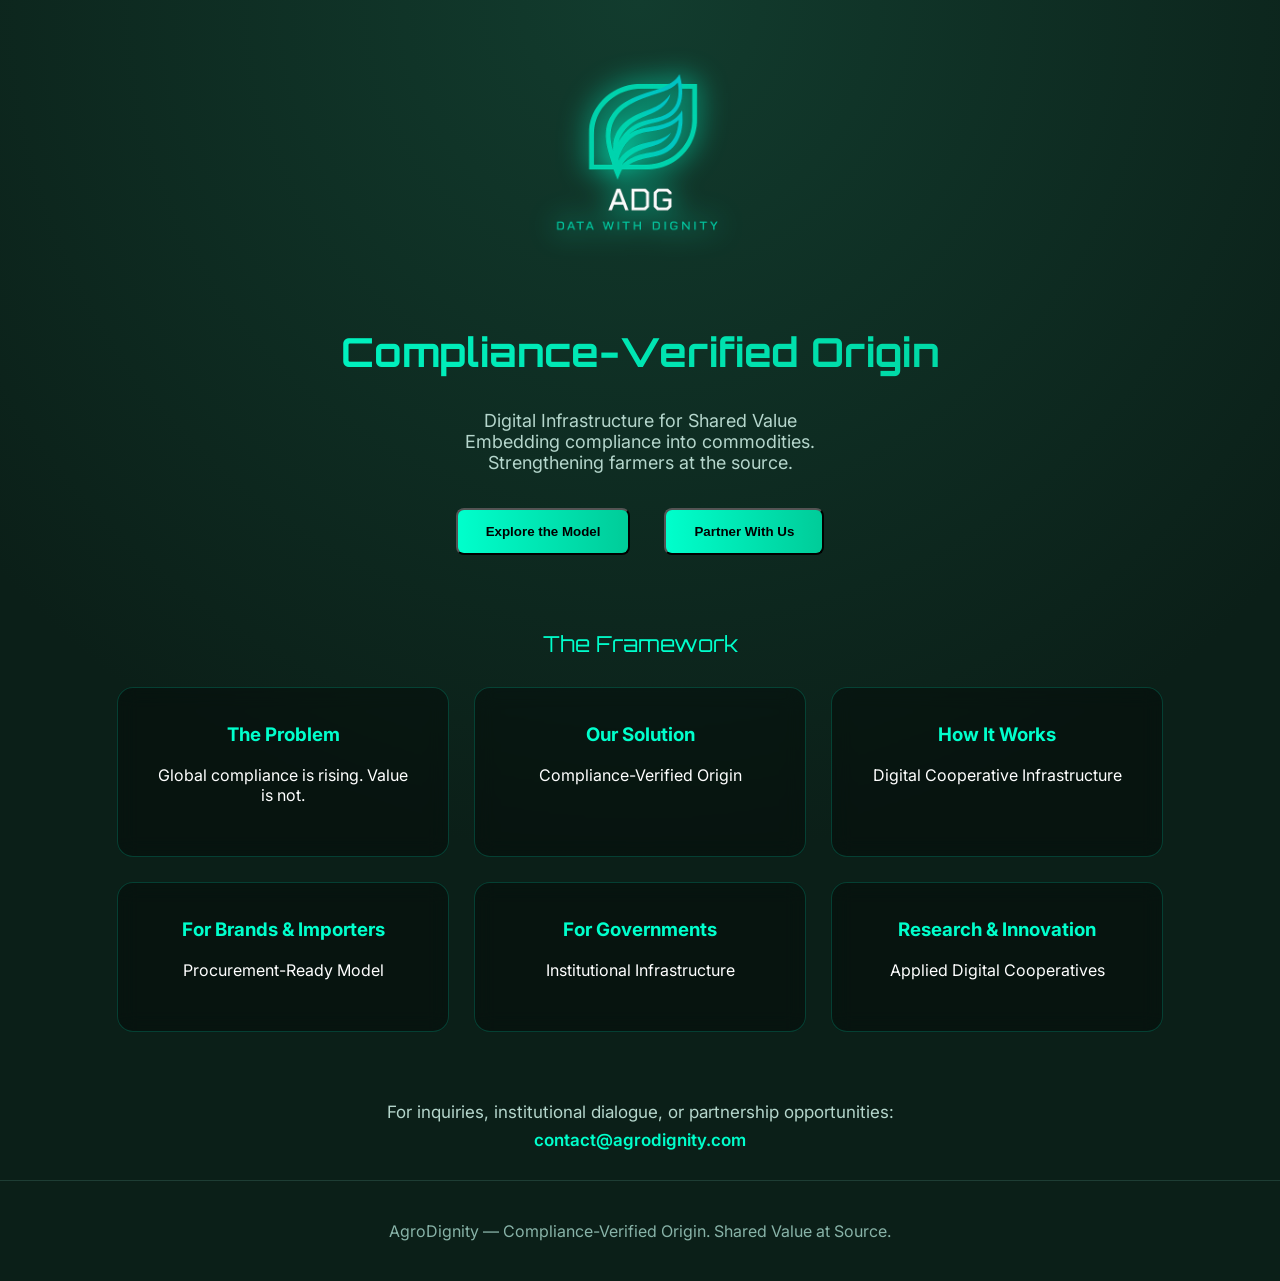
==== commit f67c054e: "Update index.html" ====
--- a/index.html
+++ b/index.html
@@ -23,7 +23,7 @@
 }
 
 .logo {
-  width: 320px;
+  width: 360px;
   clip-path: inset(0 10px 0 0);
   filter: drop-shadow(0 0 14px #00ffcc);
 }
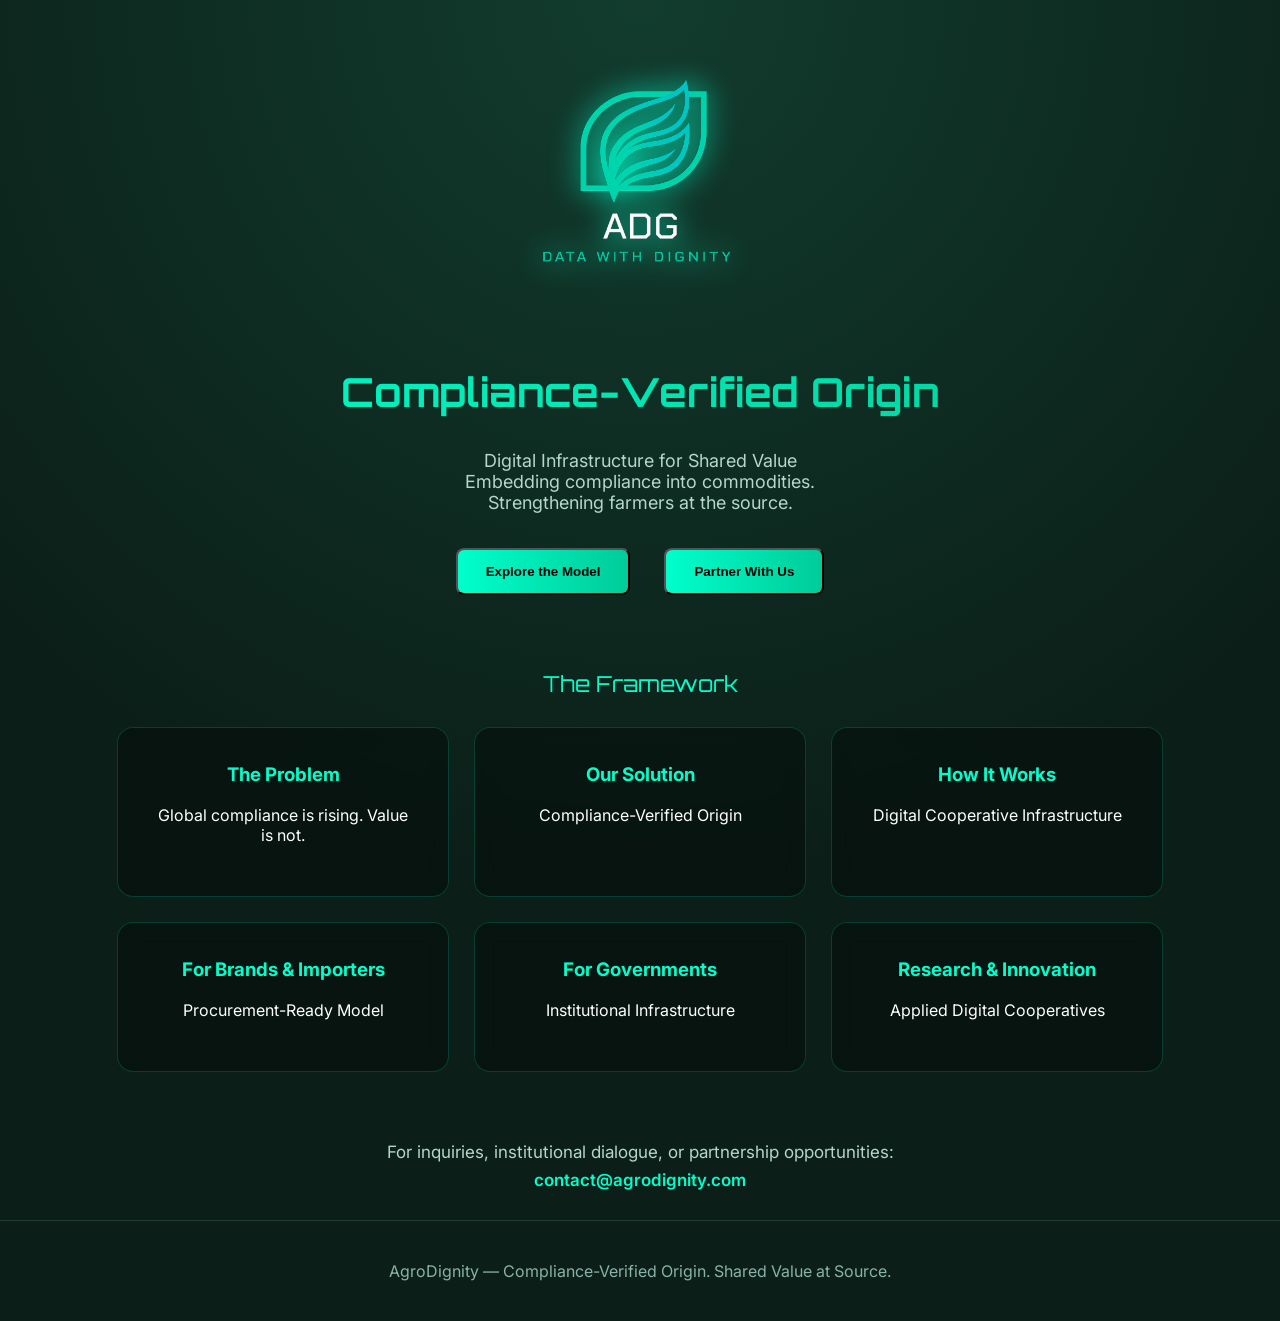
==== commit 462aca5b: "Update index.html" ====
--- a/index.html
+++ b/index.html
@@ -23,7 +23,7 @@
 }
 
 .logo {
-  width: 360px;
+  width: 420px;
   clip-path: inset(0 10px 0 0);
   filter: drop-shadow(0 0 14px #00ffcc);
 }
